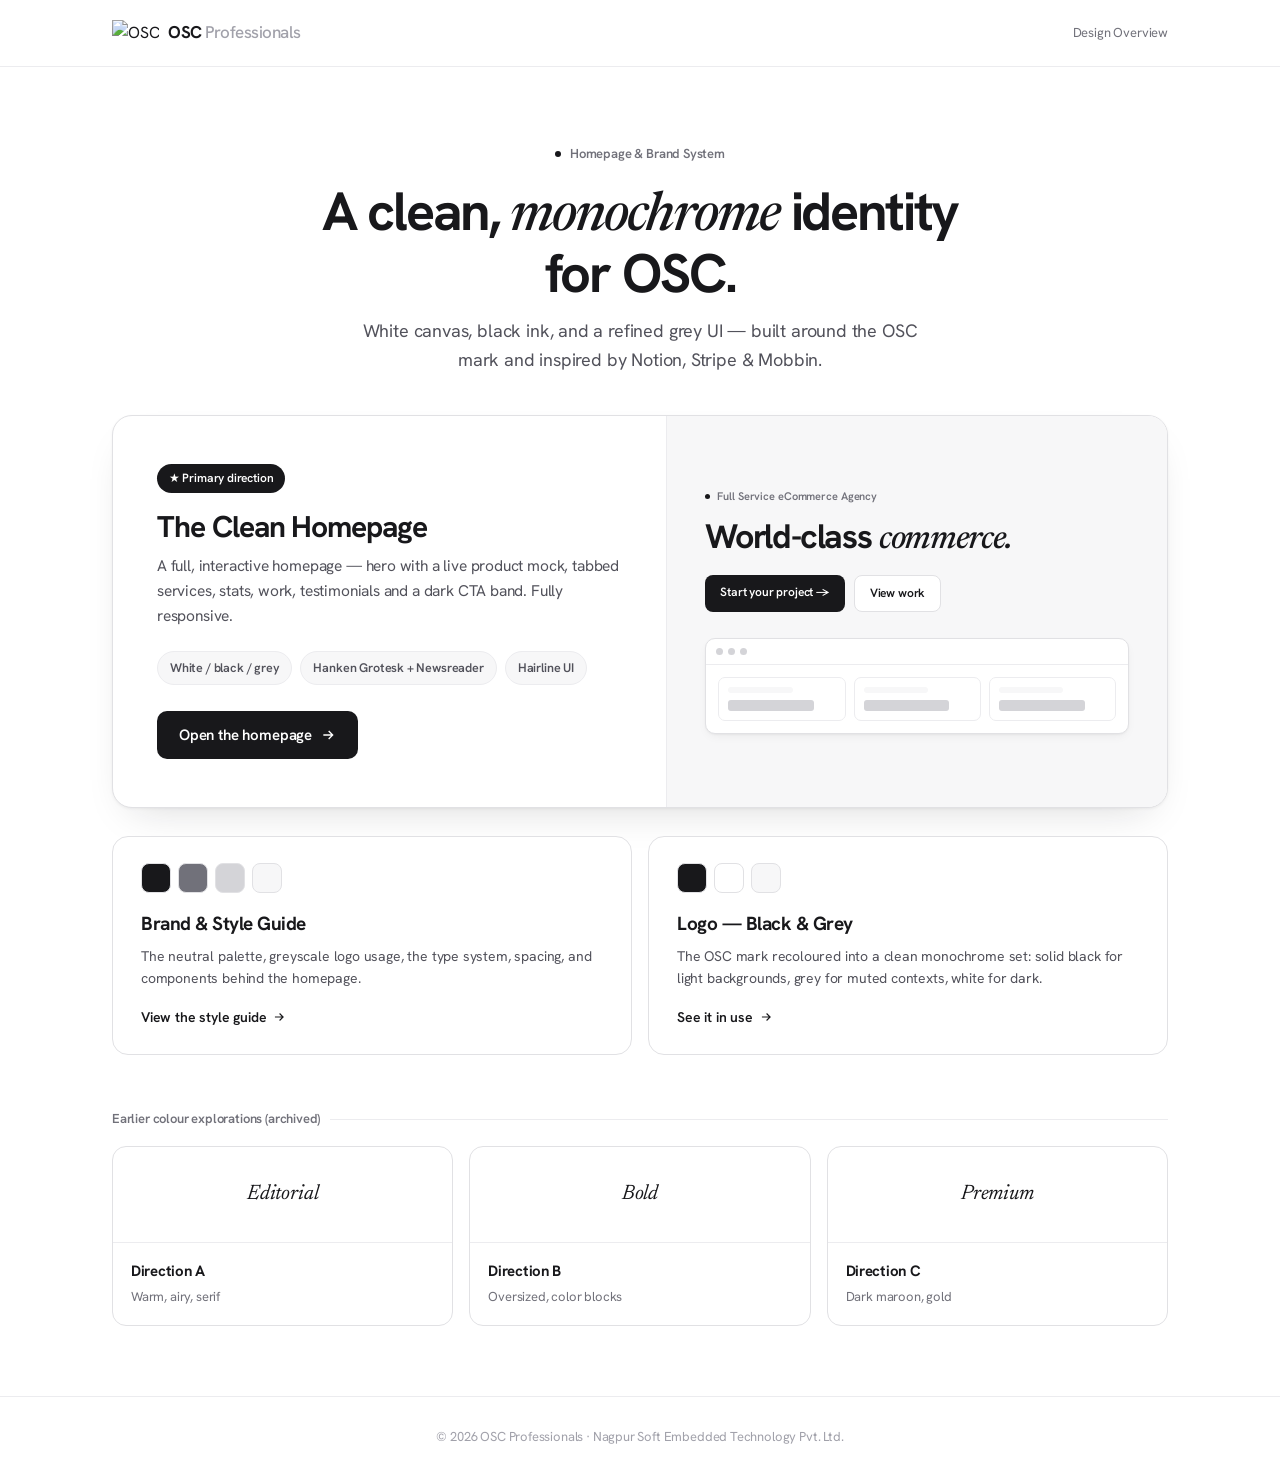
==== index.html @ c50c1a0e "Add files via upload" ====
<!DOCTYPE html>
<html lang="en">
<head>
<meta charset="UTF-8" />
<meta name="viewport" content="width=device-width, initial-scale=1.0" />
<title>OSC Professionals — Design Overview</title>
<link rel="preconnect" href="https://fonts.googleapis.com" />
<link rel="preconnect" href="https://fonts.gstatic.com" crossorigin />
<link href="https://fonts.googleapis.com/css2?family=Hanken+Grotesk:wght@400;500;600;700;800&family=Newsreader:ital,opsz,wght@1,6..72,500;0,6..72,500&display=swap" rel="stylesheet" />
<style>
:root{
  --bg:#fff;--bg-soft:#f7f7f8;--ink:#18181b;--body:#52525b;--muted:#71717a;--faint:#a1a1aa;
  --line:#ececef;--line-2:#e1e1e4;--line-3:#d4d4d8;
  --sans:'Hanken Grotesk',system-ui,sans-serif;--serif:'Newsreader',Georgia,serif;
  --shadow-xs:0 1px 2px rgba(24,24,27,.05);
  --shadow-sm:0 1px 2px rgba(24,24,27,.04),0 4px 12px -4px rgba(24,24,27,.08);
  --shadow:0 1px 3px rgba(24,24,27,.05),0 18px 40px -20px rgba(24,24,27,.18);
}
*{box-sizing:border-box;margin:0;padding:0}
body{font-family:var(--sans);color:var(--ink);background:var(--bg);line-height:1.6;-webkit-font-smoothing:antialiased;letter-spacing:-.011em}
a{color:inherit;text-decoration:none}
img{max-width:100%;display:block}
.serif{font-family:var(--serif);font-style:italic;font-weight:500}
.wrap{max-width:1120px;margin:0 auto;padding:0 32px}
header{border-bottom:1px solid var(--line);position:sticky;top:0;background:rgba(255,255,255,.8);backdrop-filter:blur(14px);z-index:10}
header .wrap{display:flex;align-items:center;justify-content:space-between;height:66px}
.brand{display:flex;align-items:center;gap:9px}
.brand img{height:26px}
.brand b{font-size:17px;font-weight:700;letter-spacing:-.03em;white-space:nowrap}
.brand b span{color:var(--faint);font-weight:500}
.tag{font-size:13px;color:var(--muted)}
.hero{text-align:center;padding:72px 0 40px;max-width:760px;margin:0 auto}
.eyebrow{display:inline-flex;align-items:center;gap:9px;font-size:13px;font-weight:600;color:var(--muted)}
.eyebrow .pip{width:6px;height:6px;border-radius:50%;background:var(--ink)}
.hero h1{font-size:clamp(34px,5vw,54px);letter-spacing:-.04em;line-height:1.04;margin:18px 0 16px}
.hero p{font-size:18px;color:var(--body);max-width:560px;margin:0 auto}
.primary{padding:0 0 28px}
.feature{display:grid;grid-template-columns:1.05fr .95fr;border:1px solid var(--line-2);border-radius:20px;overflow:hidden;background:var(--bg);box-shadow:var(--shadow)}
.feature .left{padding:48px 44px;display:flex;flex-direction:column;justify-content:center}
.feature .badge{display:inline-flex;align-items:center;gap:7px;align-self:flex-start;background:var(--ink);color:#fff;font-size:12px;font-weight:600;padding:5px 12px;border-radius:999px;margin-bottom:18px}
.feature h2{font-size:30px;letter-spacing:-.035em;line-height:1.05;margin-bottom:12px}
.feature p{font-size:15.5px;color:var(--body);margin-bottom:22px}
.chips{display:flex;gap:8px;flex-wrap:wrap;margin-bottom:26px}
.chip{font-size:12.5px;font-weight:600;color:var(--body);background:var(--bg-soft);border:1px solid var(--line);padding:6px 12px;border-radius:999px;white-space:nowrap}
.btn{display:inline-flex;align-items:center;gap:8px;background:var(--ink);color:#fff;font-weight:600;font-size:15px;padding:12px 22px;border-radius:10px;align-self:flex-start;transition:.18s}
.btn:hover{background:#000;transform:translateY(-1px)}
.btn svg{width:16px;height:16px;transition:transform .2s}
.btn:hover svg{transform:translateX(3px)}
/* poster (live mini preview of clean homepage) */
.poster{border-left:1px solid var(--line);background:var(--bg-soft);position:relative;overflow:hidden;min-height:380px;display:flex;flex-direction:column;justify-content:center;padding:38px}
.poster .pe{font-size:11px;font-weight:600;letter-spacing:-.01em;color:var(--muted);display:flex;align-items:center;gap:7px}
.poster .pe::before{content:"";width:5px;height:5px;border-radius:50%;background:var(--ink)}
.poster .ph{font-size:34px;font-weight:700;letter-spacing:-.04em;line-height:1.05;color:var(--ink);margin:14px 0 16px}
.poster .ph .serif{font-weight:500}
.poster .pb{display:flex;gap:9px}
.poster .pbtn{font-size:12px;font-weight:600;padding:8px 15px;border-radius:8px;white-space:nowrap}
.poster .pbtn.d{background:var(--ink);color:#fff}
.poster .pbtn.l{background:#fff;color:var(--ink);border:1px solid var(--line-2)}
.poster .pmock{margin-top:26px;background:#fff;border:1px solid var(--line-2);border-radius:10px;box-shadow:var(--shadow-sm);overflow:hidden}
.poster .pmock .pbar{height:26px;border-bottom:1px solid var(--line);display:flex;align-items:center;gap:5px;padding:0 10px}
.poster .pmock .pbar i{width:7px;height:7px;border-radius:50%;background:var(--line-3)}
.poster .pmock .prow{display:flex;gap:8px;padding:12px}
.poster .pmock .pk{flex:1;border:1px solid var(--line);border-radius:7px;padding:9px}
.poster .pmock .pk .pl{height:6px;width:60%;background:var(--bg-soft);border-radius:3px}
.poster .pmock .pk .pv{height:11px;width:80%;background:var(--line-3);border-radius:3px;margin-top:7px}
.grid2{display:grid;grid-template-columns:1fr 1fr;gap:16px;padding-bottom:18px}
.card{border:1px solid var(--line-2);border-radius:16px;padding:26px 28px;background:var(--bg);transition:.2s;display:flex;flex-direction:column}
.card:hover{border-color:var(--line-3);box-shadow:var(--shadow-sm);transform:translateY(-2px)}
.card .sw{display:flex;gap:7px;margin-bottom:16px}
.card .sw i{width:30px;height:30px;border-radius:8px;border:1px solid var(--line-2)}
.card h3{font-size:19px;letter-spacing:-.025em;margin-bottom:6px}
.card p{font-size:14px;color:var(--body);margin-bottom:16px;flex:1}
.card .open{font-size:14px;font-weight:600;color:var(--ink);display:inline-flex;align-items:center;gap:6px}
.card .open svg{width:14px;height:14px;transition:transform .2s}
.card:hover .open svg{transform:translateX(3px)}
.alts{padding:36px 0 70px}
.alts .lab{font-size:13px;font-weight:600;color:var(--muted);margin-bottom:16px;display:flex;align-items:center;gap:10px}
.alts .lab::after{content:"";flex:1;height:1px;background:var(--line)}
.alts-grid{display:grid;grid-template-columns:repeat(3,1fr);gap:16px}
.alt{border:1px solid var(--line-2);border-radius:14px;overflow:hidden;background:var(--bg);transition:.2s}
.alt:hover{border-color:var(--line-3);box-shadow:var(--shadow-sm);transform:translateY(-2px)}
.alt .top{height:96px;display:flex;align-items:center;justify-content:center;border-bottom:1px solid var(--line);font-family:var(--serif);font-style:italic;font-size:21px}
.alt .b{padding:16px 18px}
.alt .b b{font-size:15px;font-weight:700;letter-spacing:-.02em;display:block}
.alt .b span{font-size:13px;color:var(--muted)}
footer{border-top:1px solid var(--line);padding:30px 0;text-align:center;color:var(--faint);font-size:13px}
@media(max-width:820px){
  .feature{grid-template-columns:1fr}
  .poster{border-left:none;border-top:1px solid var(--line);min-height:0}
  .grid2,.alts-grid{grid-template-columns:1fr}
}
</style>
</head>
<body>
<header>
  <div class="wrap">
    <div class="brand"><img src="assets/logo-black.png" alt="OSC"/><b>OSC<span> Professionals</span></b></div>
    <span class="tag">Design Overview</span>
  </div>
</header>

<section class="hero">
  <div class="wrap">
    <span class="eyebrow"><span class="pip"></span>Homepage &amp; Brand System</span>
    <h1>A clean, <span class="serif">monochrome</span> identity for OSC.</h1>
    <p>White canvas, black ink, and a refined grey UI — built around the OSC mark and inspired by Notion, Stripe &amp; Mobbin.</p>
  </div>
</section>

<div class="wrap">
  <section class="primary">
    <a class="feature" href="home-clean.html">
      <div class="left">
        <span class="badge">★ Primary direction</span>
        <h2>The Clean Homepage</h2>
        <p>A full, interactive homepage — hero with a live product mock, tabbed services, stats, work, testimonials and a dark CTA band. Fully responsive.</p>
        <div class="chips"><span class="chip">White / black / grey</span><span class="chip">Hanken Grotesk + Newsreader</span><span class="chip">Hairline UI</span></div>
        <span class="btn">Open the homepage <svg viewBox="0 0 24 24" fill="none" stroke="currentColor" stroke-width="2"><path d="M5 12h14M13 6l6 6-6 6"/></svg></span>
      </div>
      <div class="poster">
        <span class="pe">Full Service eCommerce Agency</span>
        <div class="ph">World-class <span class="serif">commerce.</span></div>
        <div class="pb"><span class="pbtn d">Start your project →</span><span class="pbtn l">View work</span></div>
        <div class="pmock">
          <div class="pbar"><i></i><i></i><i></i></div>
          <div class="prow">
            <div class="pk"><div class="pl"></div><div class="pv"></div></div>
            <div class="pk"><div class="pl"></div><div class="pv"></div></div>
            <div class="pk"><div class="pl"></div><div class="pv"></div></div>
          </div>
        </div>
      </div>
    </a>
  </section>

  <section class="grid2">
    <a class="card" href="style-guide.html">
      <div class="sw"><i style="background:#18181b"></i><i style="background:#71717a"></i><i style="background:#d4d4d8"></i><i style="background:#f7f7f8"></i></div>
      <h3>Brand &amp; Style Guide</h3>
      <p>The neutral palette, greyscale logo usage, the type system, spacing, and components behind the homepage.</p>
      <span class="open">View the style guide <svg viewBox="0 0 24 24" fill="none" stroke="currentColor" stroke-width="2"><path d="M5 12h14M13 6l6 6-6 6"/></svg></span>
    </a>
    <a class="card" href="home-clean.html#services">
      <div class="sw"><i style="background:#18181b"></i><i style="background:#fff"></i><i style="background:#f7f7f8"></i></div>
      <h3>Logo — Black &amp; Grey</h3>
      <p>The OSC mark recoloured into a clean monochrome set: solid black for light backgrounds, grey for muted contexts, white for dark.</p>
      <span class="open">See it in use <svg viewBox="0 0 24 24" fill="none" stroke="currentColor" stroke-width="2"><path d="M5 12h14M13 6l6 6-6 6"/></svg></span>
    </a>
  </section>

  <section class="alts">
    <div class="lab">Earlier colour explorations (archived)</div>
    <div class="alts-grid">
      <a class="alt" href="home-a.html"><div class="top">Editorial</div><div class="b"><b>Direction A</b><span>Warm, airy, serif</span></div></a>
      <a class="alt" href="home-b.html"><div class="top">Bold</div><div class="b"><b>Direction B</b><span>Oversized, color blocks</span></div></a>
      <a class="alt" href="home-c.html"><div class="top">Premium</div><div class="b"><b>Direction C</b><span>Dark maroon, gold</span></div></a>
    </div>
  </section>
</div>

<footer>
  <div class="wrap">© 2026 OSC Professionals · Nagpur Soft Embedded Technology Pvt. Ltd.</div>
</footer>
</body>
</html>
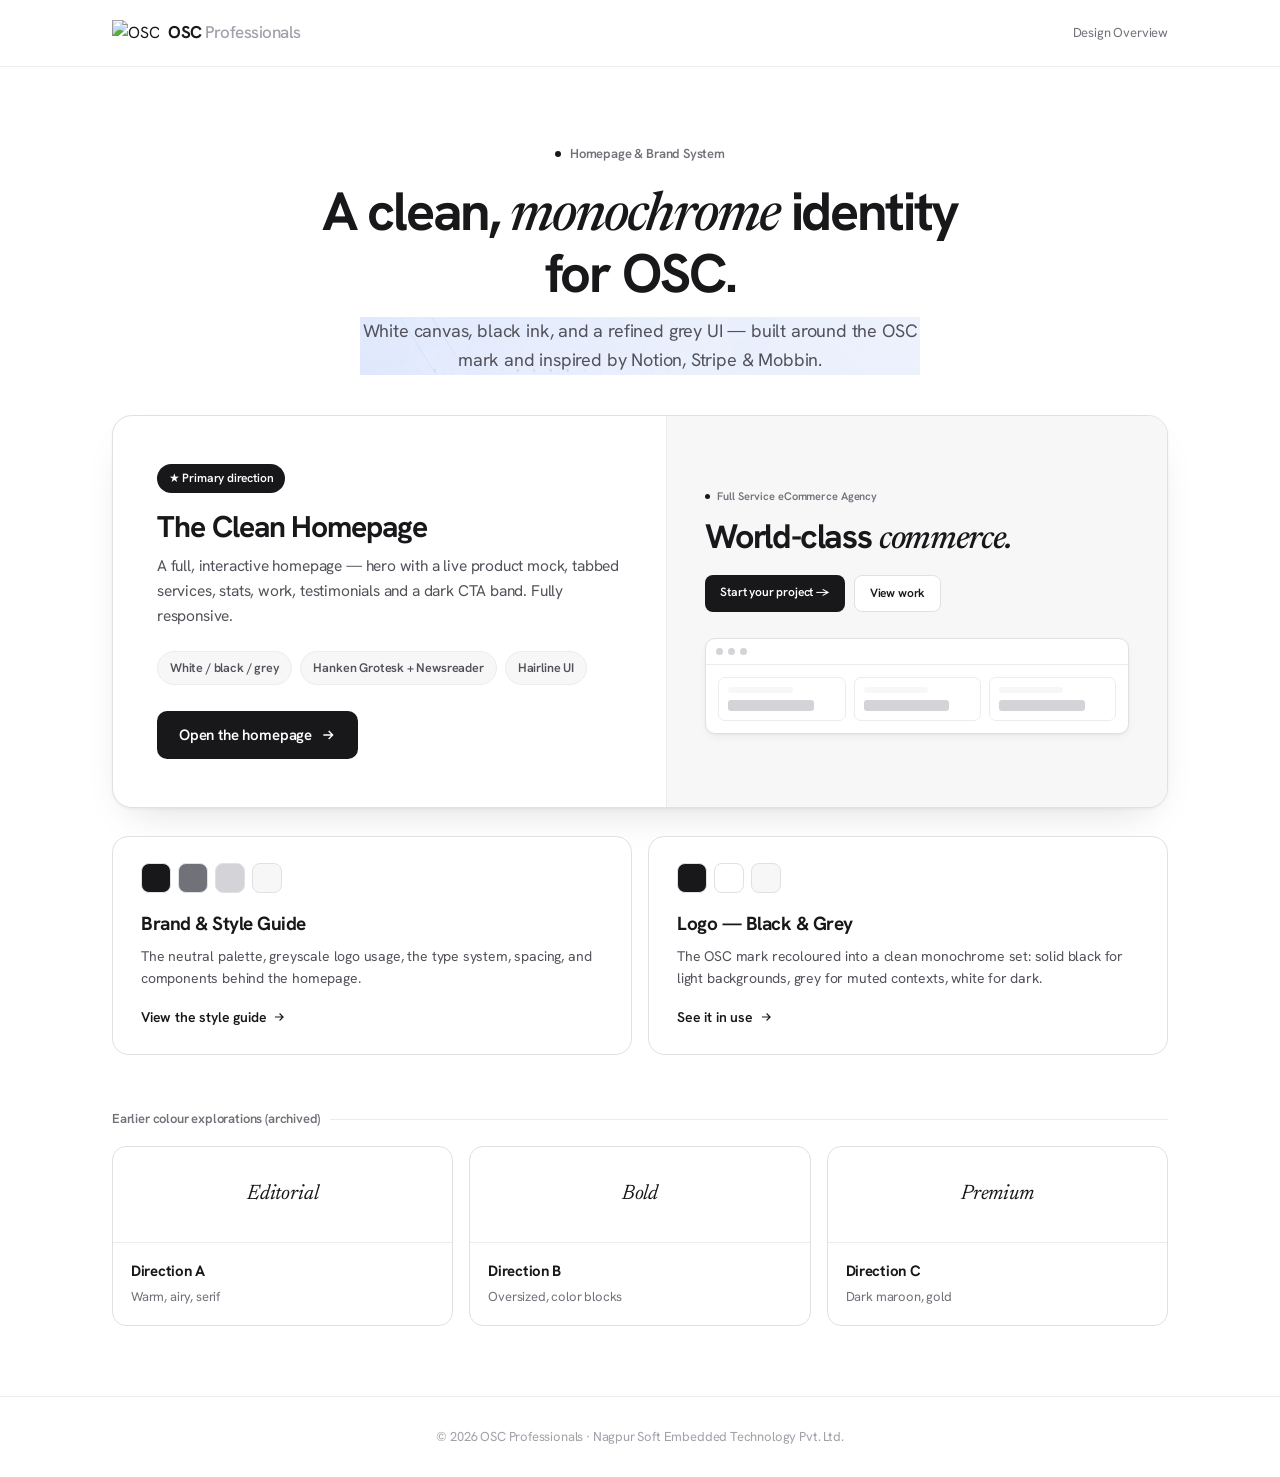
==== commit aa000f7e: "Add background image to hero paragraph Added a background image to the hero paragraph." ====
--- a/index.html
+++ b/index.html
@@ -33,7 +33,7 @@
 .eyebrow{display:inline-flex;align-items:center;gap:9px;font-size:13px;font-weight:600;color:var(--muted)}
 .eyebrow .pip{width:6px;height:6px;border-radius:50%;background:var(--ink)}
 .hero h1{font-size:clamp(34px,5vw,54px);letter-spacing:-.04em;line-height:1.04;margin:18px 0 16px}
-.hero p{font-size:18px;color:var(--body);max-width:560px;margin:0 auto}
+.hero p{font-size:18px;color:var(--body);max-width:560px;margin:0 auto;background-image: url(osc-hero-bg.png);}
 .primary{padding:0 0 28px}
 .feature{display:grid;grid-template-columns:1.05fr .95fr;border:1px solid var(--line-2);border-radius:20px;overflow:hidden;background:var(--bg);box-shadow:var(--shadow)}
 .feature .left{padding:48px 44px;display:flex;flex-direction:column;justify-content:center}
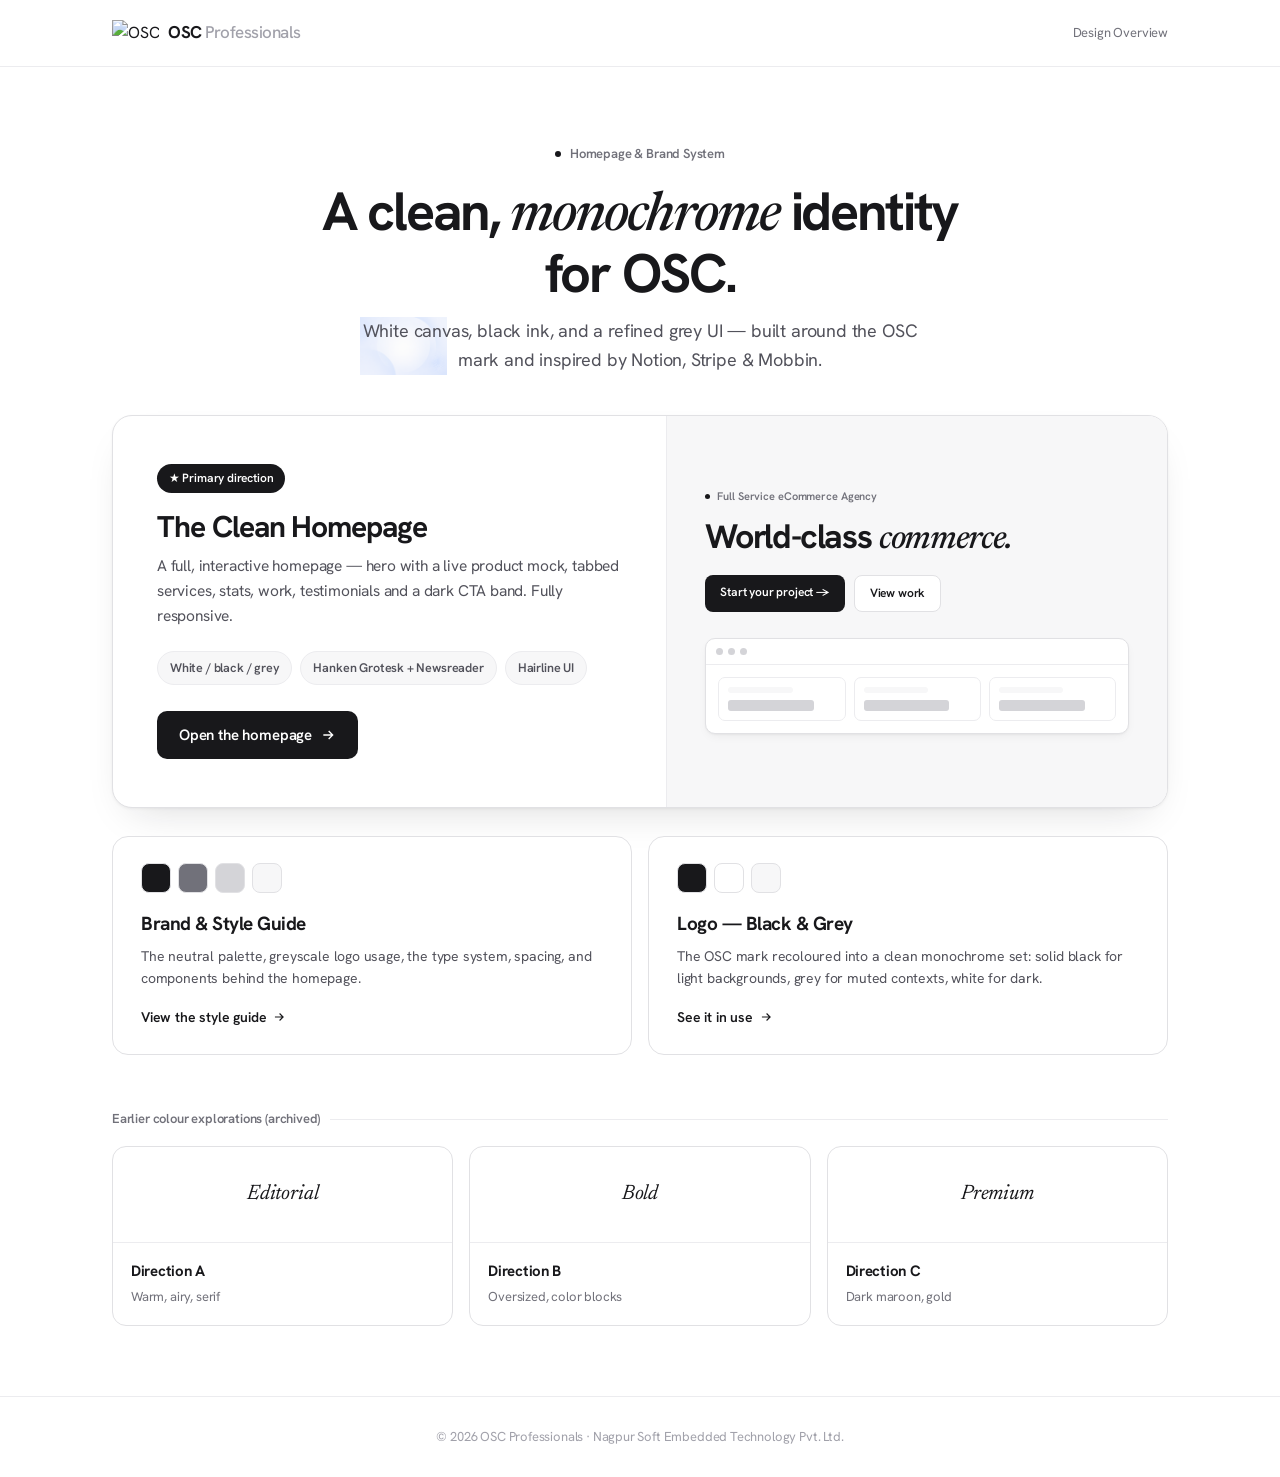
==== commit 8df84867: "Change background image to background property" ====
--- a/index.html
+++ b/index.html
@@ -33,7 +33,7 @@
 .eyebrow{display:inline-flex;align-items:center;gap:9px;font-size:13px;font-weight:600;color:var(--muted)}
 .eyebrow .pip{width:6px;height:6px;border-radius:50%;background:var(--ink)}
 .hero h1{font-size:clamp(34px,5vw,54px);letter-spacing:-.04em;line-height:1.04;margin:18px 0 16px}
-.hero p{font-size:18px;color:var(--body);max-width:560px;margin:0 auto;background-image: url(osc-hero-bg.png);}
+.hero p{font-size:18px;color:var(--body);max-width:560px;margin:0 auto;background: url("osc-hero-bg.png") no-repeat;background-size: auto;background-size: contain;}
 .primary{padding:0 0 28px}
 .feature{display:grid;grid-template-columns:1.05fr .95fr;border:1px solid var(--line-2);border-radius:20px;overflow:hidden;background:var(--bg);box-shadow:var(--shadow)}
 .feature .left{padding:48px 44px;display:flex;flex-direction:column;justify-content:center}
